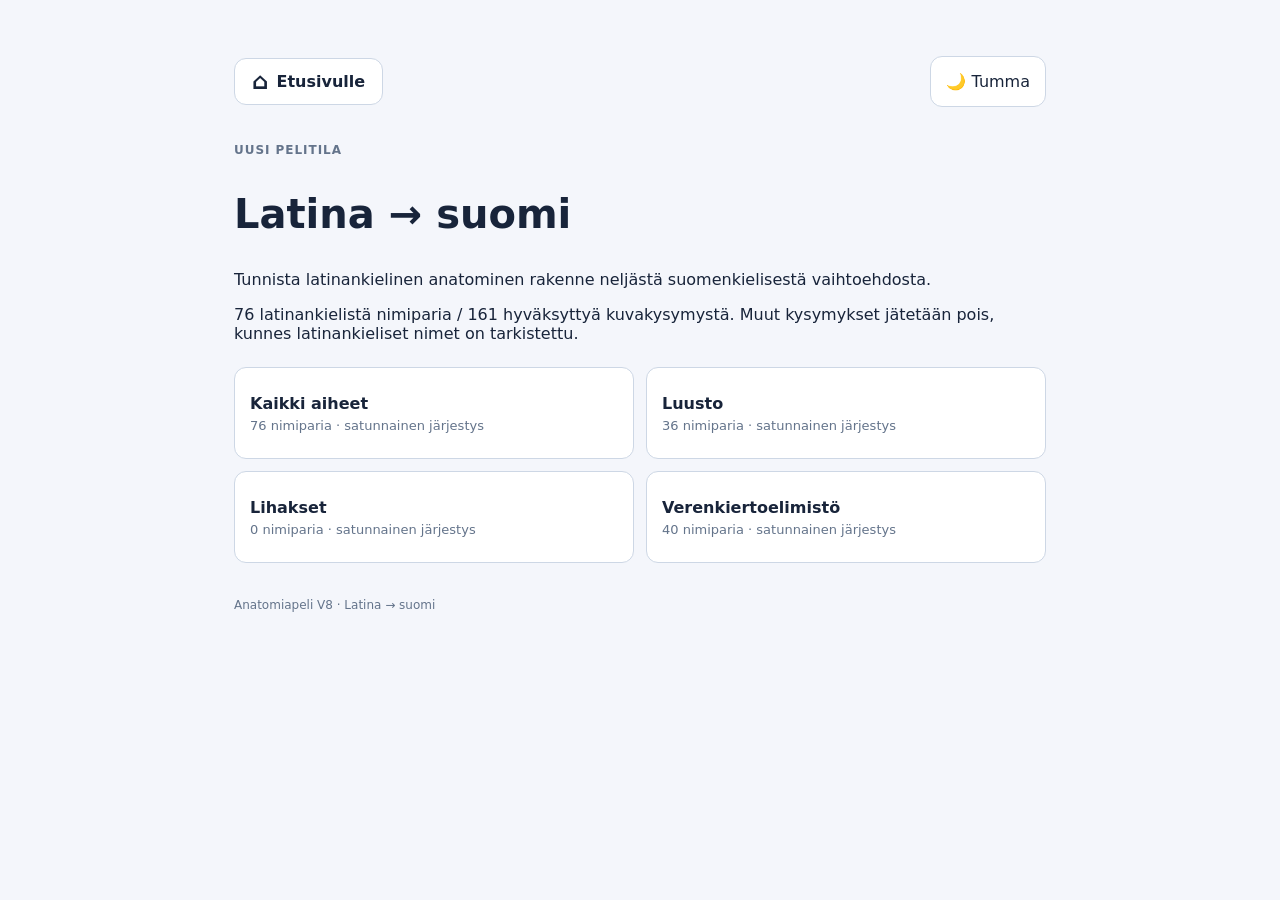
==== latina.html @ be78d288 "feat: add Latin-to-Finnish anatomy quiz mode" ====
<!doctype html><html lang="fi"><head><meta charset="utf-8"><meta name="viewport" content="width=device-width,initial-scale=1"><title>Anatomiapeli · Latina → suomi</title><link rel="stylesheet" href="latin.css"></head><body><main class="shell"><header><a class="home-button" href="index.html" aria-label="Takaisin Anatomiapelin etusivulle"><span aria-hidden="true">⌂</span> Etusivulle</a><button id="theme">🌙 Tumma</button></header><section id="menu"><span class="tag">UUSI PELITILA</span><h1>Latina → suomi</h1><p>Tunnista latinankielinen anatominen rakenne neljästä suomenkielisestä vaihtoehdosta.</p><p id="availability"></p><div class="choices" id="categories"></div></section><section id="game" hidden><div class="meta"><span id="progress"></span><span id="points"></span></div><div class="track"><div id="fill"></div></div><article><p class="tag" id="category"></p><h2>Mikä rakenne on suomeksi?</h2><div class="term" id="term"></div><div class="answers" id="answers"></div><p id="feedback" aria-live="polite"></p><button id="next" hidden>Seuraava kysymys →</button><button id="back">← Takaisin valikkoon</button></article></section><section id="finish" hidden><h1>Harjoitus valmis! 🎉</h1><p id="result"></p><button id="again">Harjoittele uudelleen</button><button id="finishBack">Takaisin valikkoon</button></section><footer>Anatomiapeli V8 · Latina → suomi</footer></main><script src="questions.js"></script><script src="latin.js"></script></body></html>
---- latin.css ----
*{box-sizing:border-box}body{margin:0;background:#f4f6fb;color:#18243a;font-family:system-ui,-apple-system,sans-serif}body.dark{background:#101827;color:#e8edf7}.shell{max-width:860px;margin:32px auto;padding:24px}header{display:flex;justify-content:space-between;align-items:center;margin-bottom:32px}a{color:#2563eb;text-decoration:none}button{cursor:pointer;font:inherit;border:1px solid #cdd7e5;border-radius:12px;background:white;color:#18243a;padding:15px;text-align:left}button:hover{border-color:#2563eb}body.dark button{background:#1e293b;color:#f1f5f9;border-color:#475569}.tag{font-size:12px;letter-spacing:.08em;color:#64748b;font-weight:800}.choices,.answers{display:grid;grid-template-columns:repeat(2,minmax(0,1fr));gap:12px;margin-top:24px}.choices button{min-height:92px}.choices button strong,.choices button span{display:block}.choices button span{font-size:13px;color:#64748b;margin-top:5px}h1{font-size:clamp(27px,5vw,40px)}h2{font-size:22px}.meta{display:flex;justify-content:space-between}.track{height:9px;background:#d9e2f0;border-radius:10px;margin:16px 0 24px;overflow:hidden}.track div{height:100%;width:0;background:#2563eb}article{background:white;padding:28px;border-radius:20px;box-shadow:0 8px 30px #16294a12}body.dark article{background:#1e293b}.term{padding:35px 12px;background:#eff6ff;border-radius:14px;text-align:center;font-size:clamp(24px,5vw,34px);font-weight:700;font-style:italic;color:#1d4ed8}body.dark .term{background:#172d4e;color:#93c5fd}.answers button{text-align:center;min-height:78px}.answers button.ok{background:#dcfce7;border-color:#16a34a;color:#166534}.answers button.bad{background:#fee2e2;border-color:#dc2626;color:#991b1b}#feedback{min-height:26px;font-weight:600}#next{background:#2563eb;color:white;border:0;display:block;width:100%;text-align:center}#next[hidden]{display:none}#back{margin-top:15px;background:transparent;border:0}#finish button{margin:8px}footer{margin-top:35px;color:#64748b;font-size:12px}@media(max-width:550px){.shell{margin:0;padding:16px}.choices,.answers{grid-template-columns:1fr}article{padding:18px}}
/* DEV v2: consistent, accessible homepage navigation */
.home-button{display:inline-flex;align-items:center;justify-content:center;gap:8px;min-height:46px;padding:11px 17px;border:1px solid #cdd7e5;border-radius:12px;background:#fff;color:#18243a;font-weight:650;text-decoration:none;transition:border-color .15s,background .15s}
.home-button:hover{border-color:#2563eb;background:#eff6ff}
.home-button:focus-visible{outline:3px solid #60a5fa;outline-offset:3px}
body.dark .home-button{background:#1e293b;color:#f1f5f9;border-color:#475569}
body.dark .home-button:hover{background:#273a56;border-color:#60a5fa}
.home-button span{font-size:23px;line-height:1}
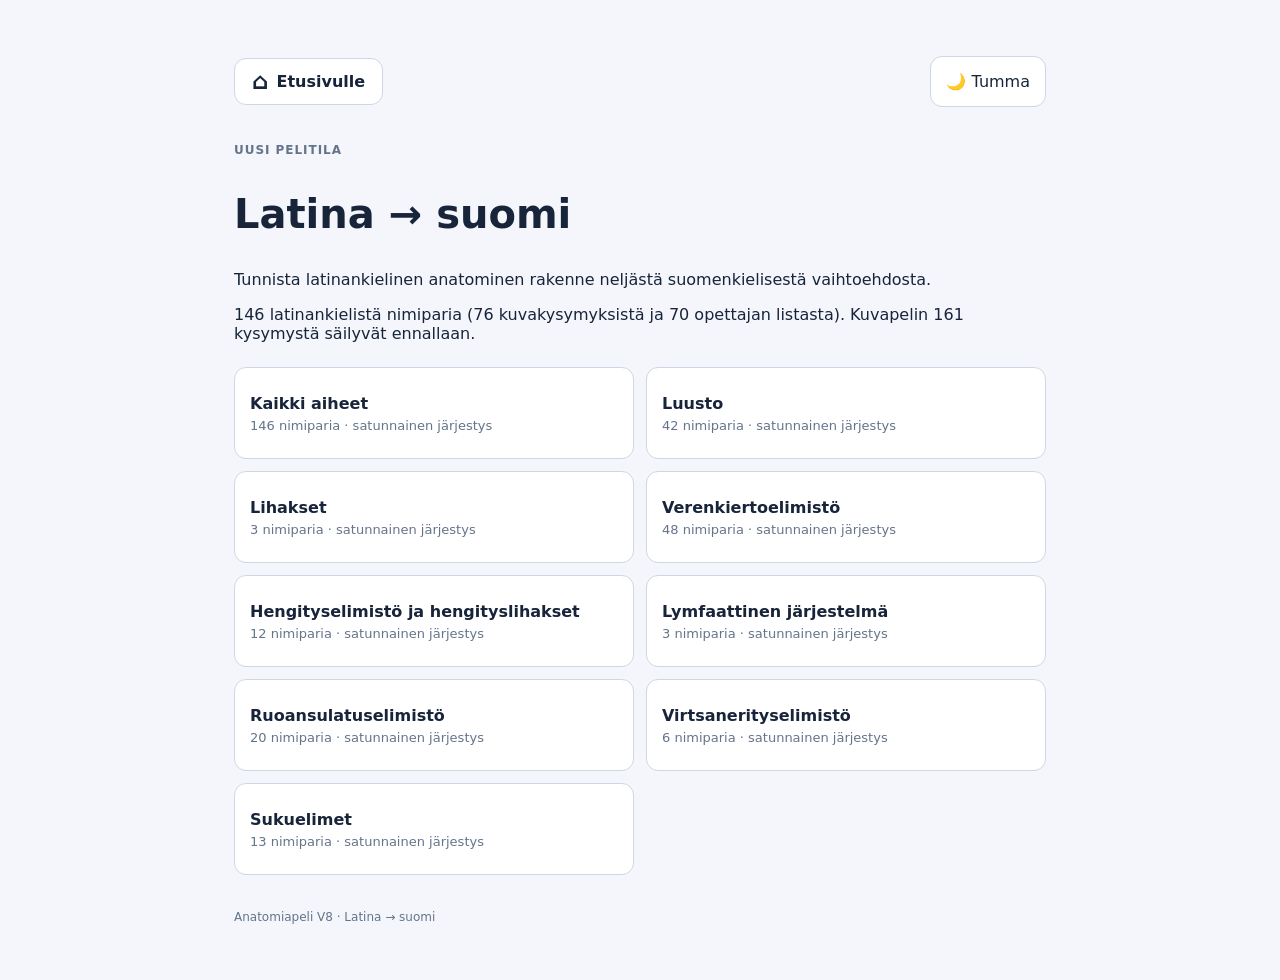
==== commit d82dbfdc: "feat: expand Latin quiz to 146 anatomy terms" ====
--- a/latina.html
+++ b/latina.html
@@ -1 +1 @@
-<!doctype html><html lang="fi"><head><meta charset="utf-8"><meta name="viewport" content="width=device-width,initial-scale=1"><title>Anatomiapeli · Latina → suomi</title><link rel="stylesheet" href="latin.css"></head><body><main class="shell"><header><a class="home-button" href="index.html" aria-label="Takaisin Anatomiapelin etusivulle"><span aria-hidden="true">⌂</span> Etusivulle</a><button id="theme">🌙 Tumma</button></header><section id="menu"><span class="tag">UUSI PELITILA</span><h1>Latina → suomi</h1><p>Tunnista latinankielinen anatominen rakenne neljästä suomenkielisestä vaihtoehdosta.</p><p id="availability"></p><div class="choices" id="categories"></div></section><section id="game" hidden><div class="meta"><span id="progress"></span><span id="points"></span></div><div class="track"><div id="fill"></div></div><article><p class="tag" id="category"></p><h2>Mikä rakenne on suomeksi?</h2><div class="term" id="term"></div><div class="answers" id="answers"></div><p id="feedback" aria-live="polite"></p><button id="next" hidden>Seuraava kysymys →</button><button id="back">← Takaisin valikkoon</button></article></section><section id="finish" hidden><h1>Harjoitus valmis! 🎉</h1><p id="result"></p><button id="again">Harjoittele uudelleen</button><button id="finishBack">Takaisin valikkoon</button></section><footer>Anatomiapeli V8 · Latina → suomi</footer></main><script src="questions.js"></script><script src="latin.js"></script></body></html>+<!doctype html><html lang="fi"><head><meta charset="utf-8"><meta name="viewport" content="width=device-width,initial-scale=1"><title>Anatomiapeli · Latina → suomi</title><link rel="stylesheet" href="latin.css"></head><body><main class="shell"><header><a class="home-button" href="index.html" aria-label="Takaisin Anatomiapelin etusivulle"><span aria-hidden="true">⌂</span> Etusivulle</a><button id="theme">🌙 Tumma</button></header><section id="menu"><span class="tag">UUSI PELITILA</span><h1>Latina → suomi</h1><p>Tunnista latinankielinen anatominen rakenne neljästä suomenkielisestä vaihtoehdosta.</p><p id="availability"></p><div class="choices" id="categories"></div></section><section id="game" hidden><div class="meta"><span id="progress"></span><span id="points"></span></div><div class="track"><div id="fill"></div></div><article><p class="tag" id="category"></p><h2>Mikä rakenne on suomeksi?</h2><div class="term" id="term"></div><div class="answers" id="answers"></div><p id="feedback" aria-live="polite"></p><button id="next" hidden>Seuraava kysymys →</button><button id="back">← Takaisin valikkoon</button></article></section><section id="finish" hidden><h1>Harjoitus valmis! 🎉</h1><p id="result"></p><button id="again">Harjoittele uudelleen</button><button id="finishBack">Takaisin valikkoon</button></section><footer>Anatomiapeli V8 · Latina → suomi</footer></main><script src="questions.js"></script><script src="latin_extra.js"></script><script src="latin.js"></script></body></html>
